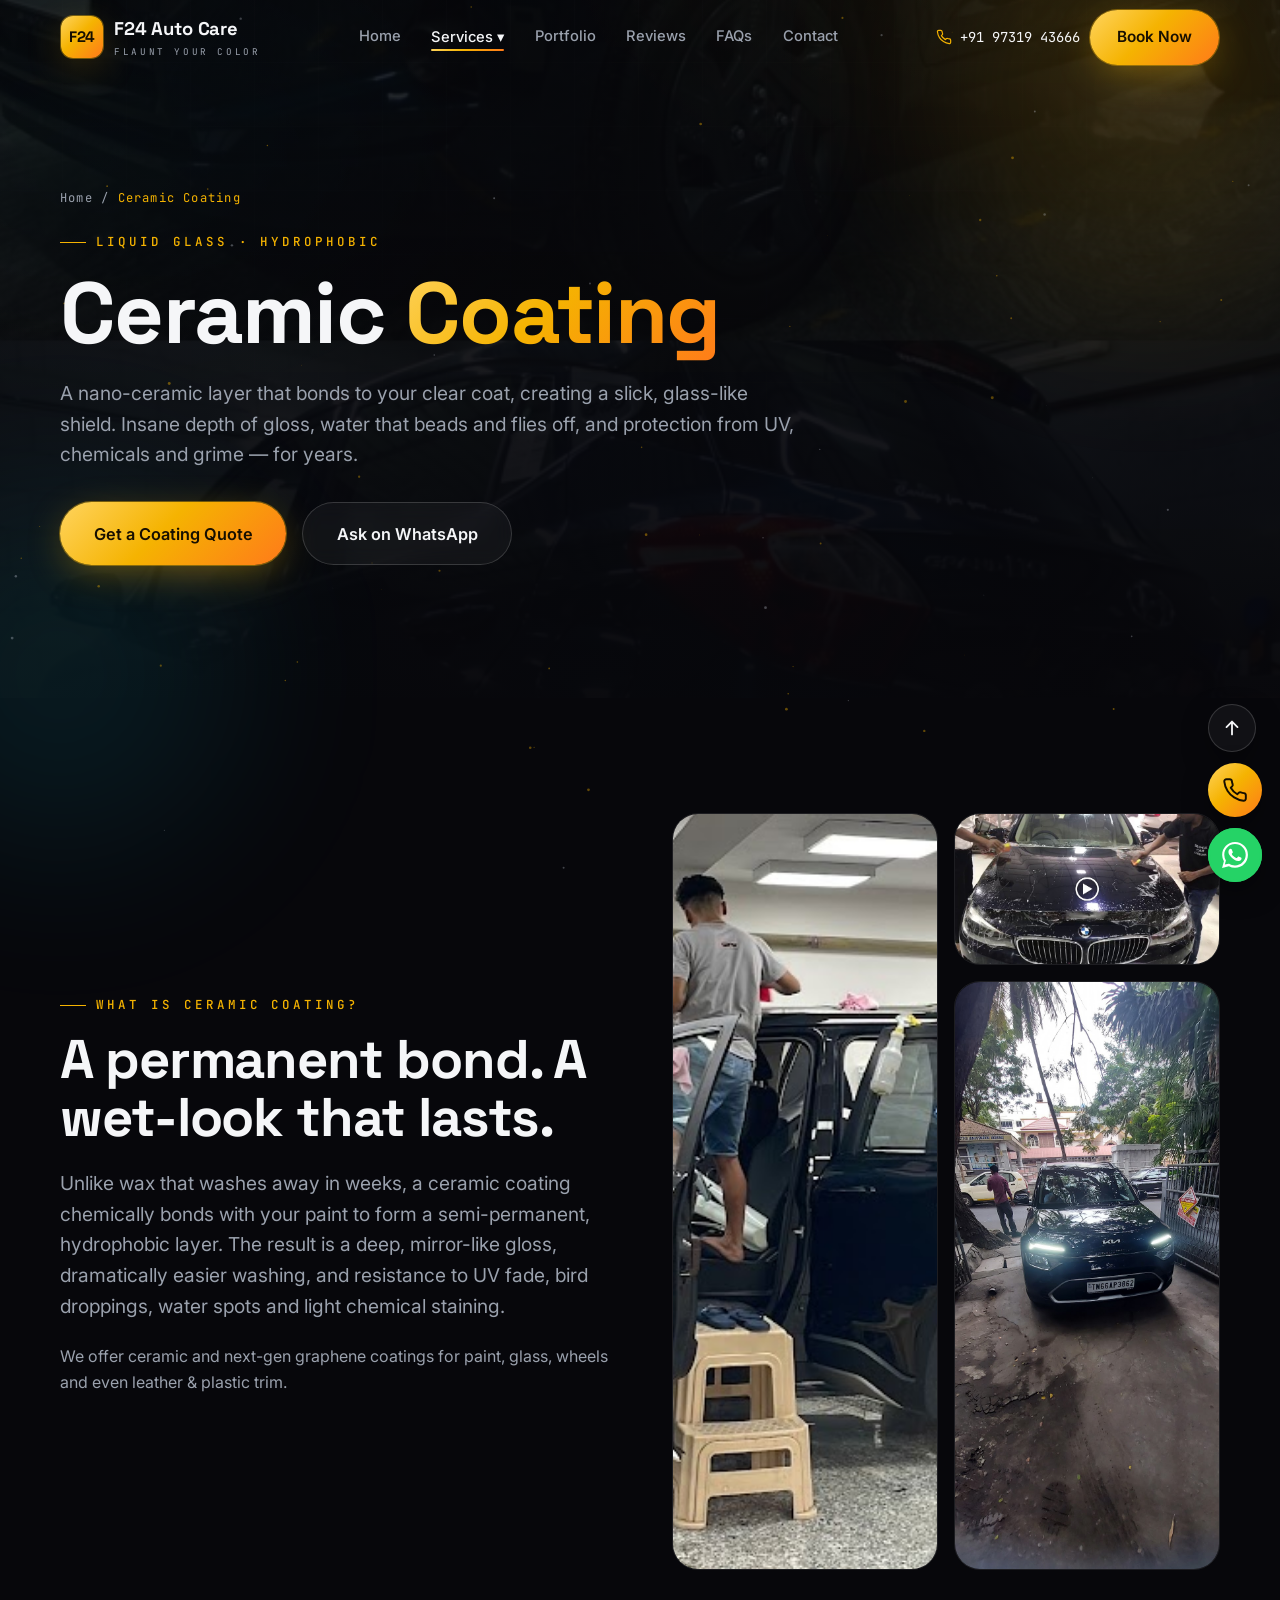
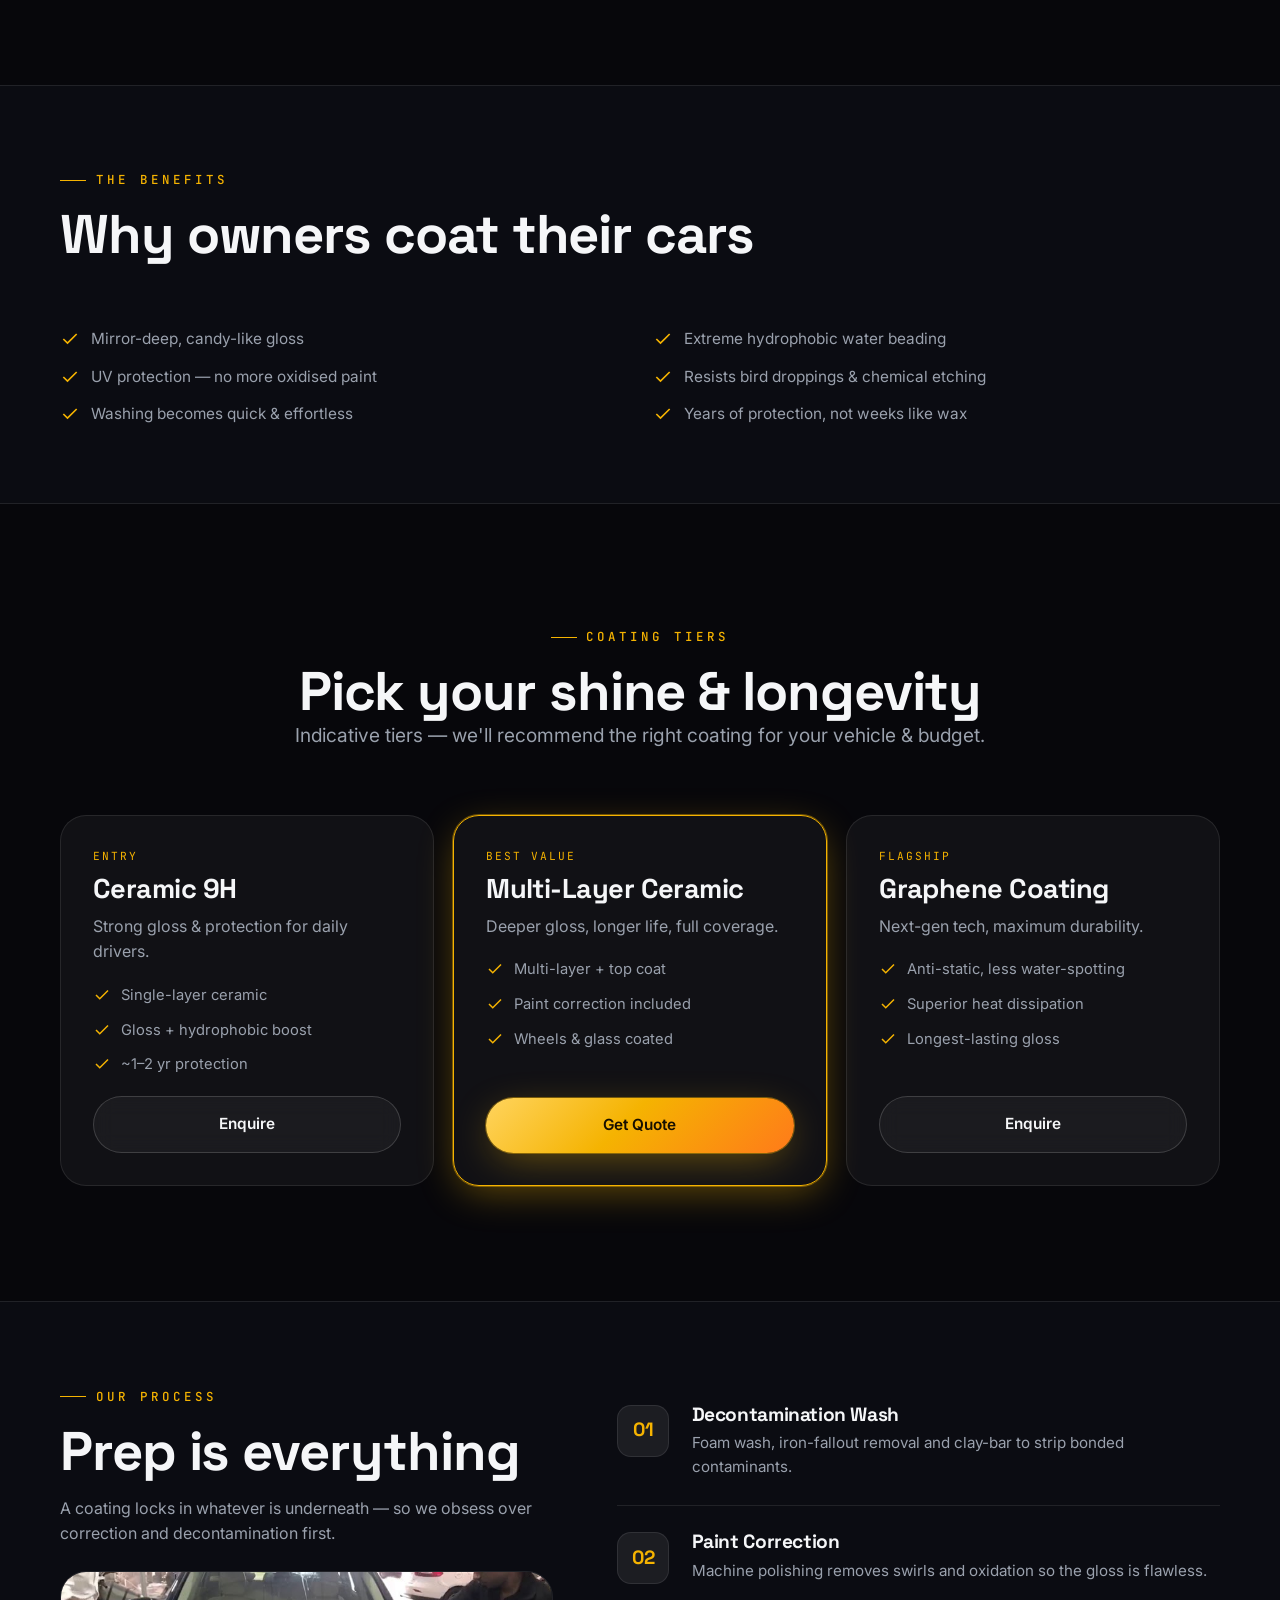
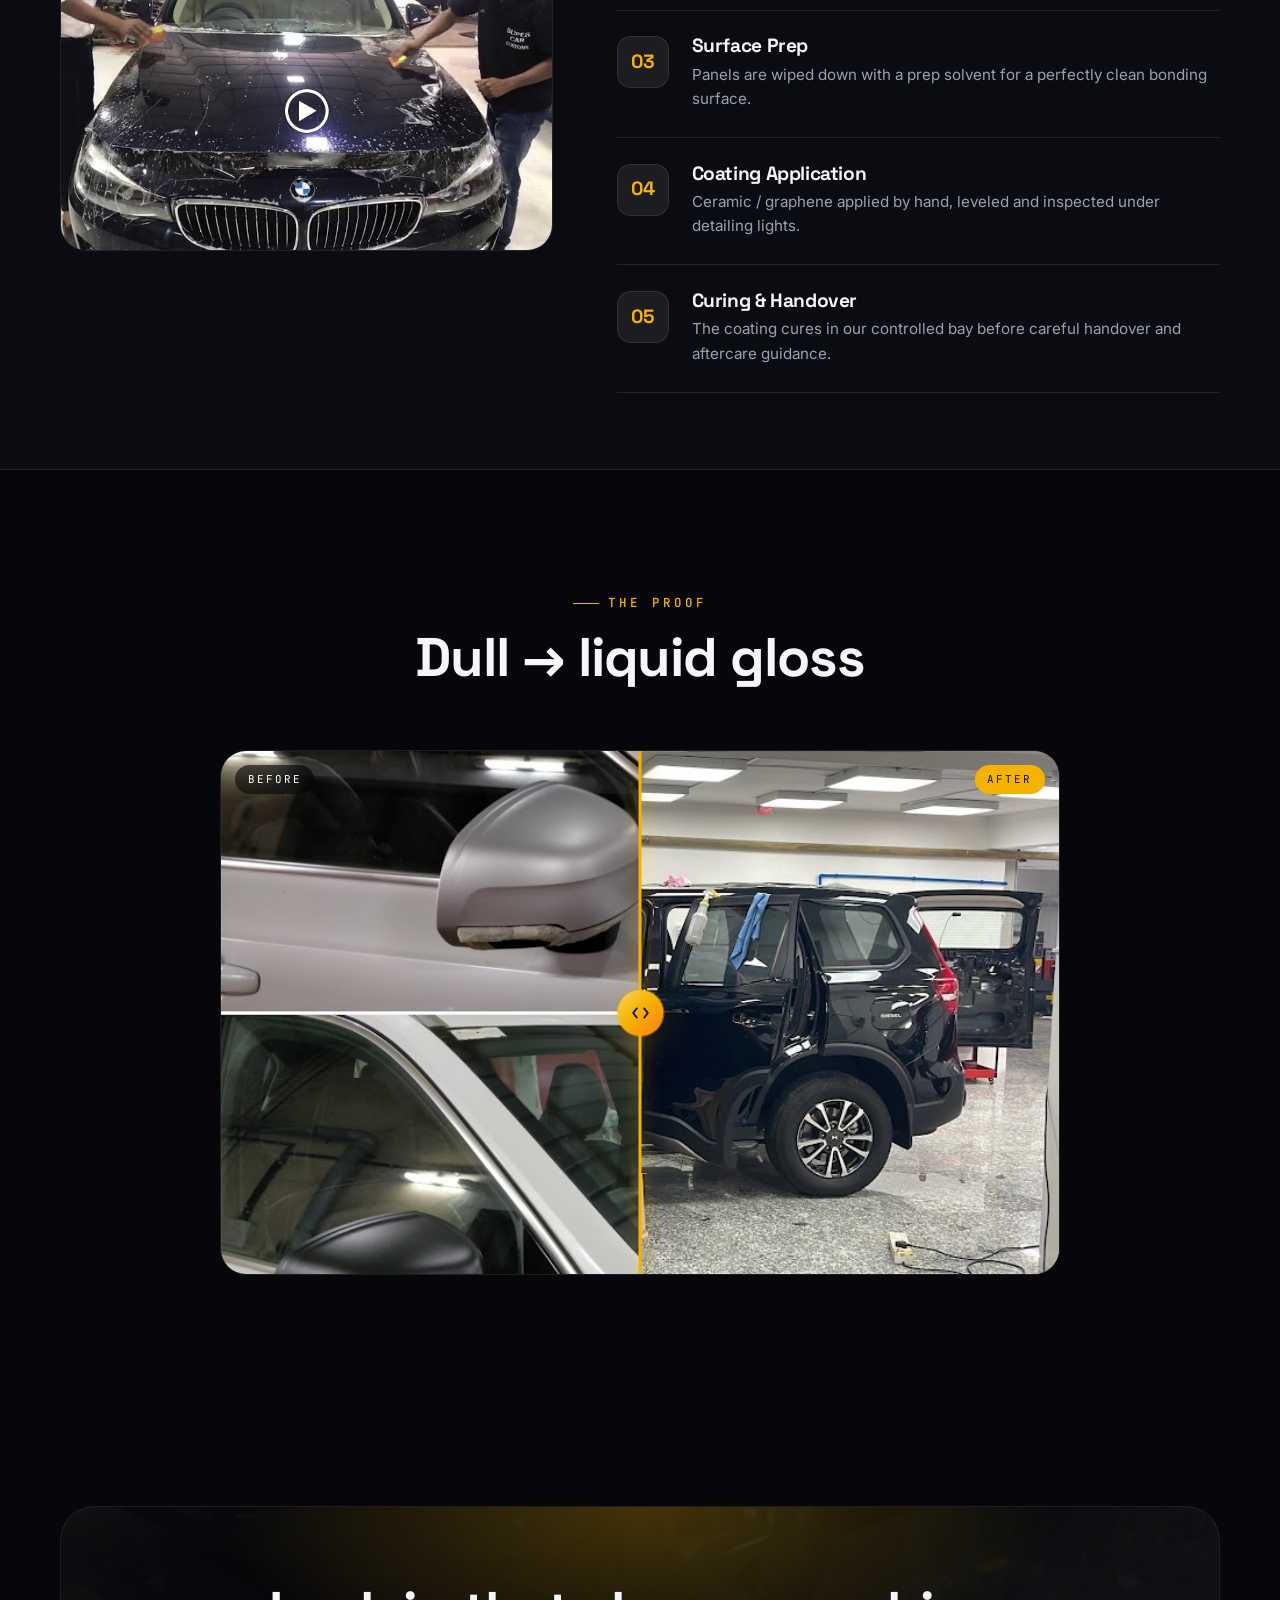
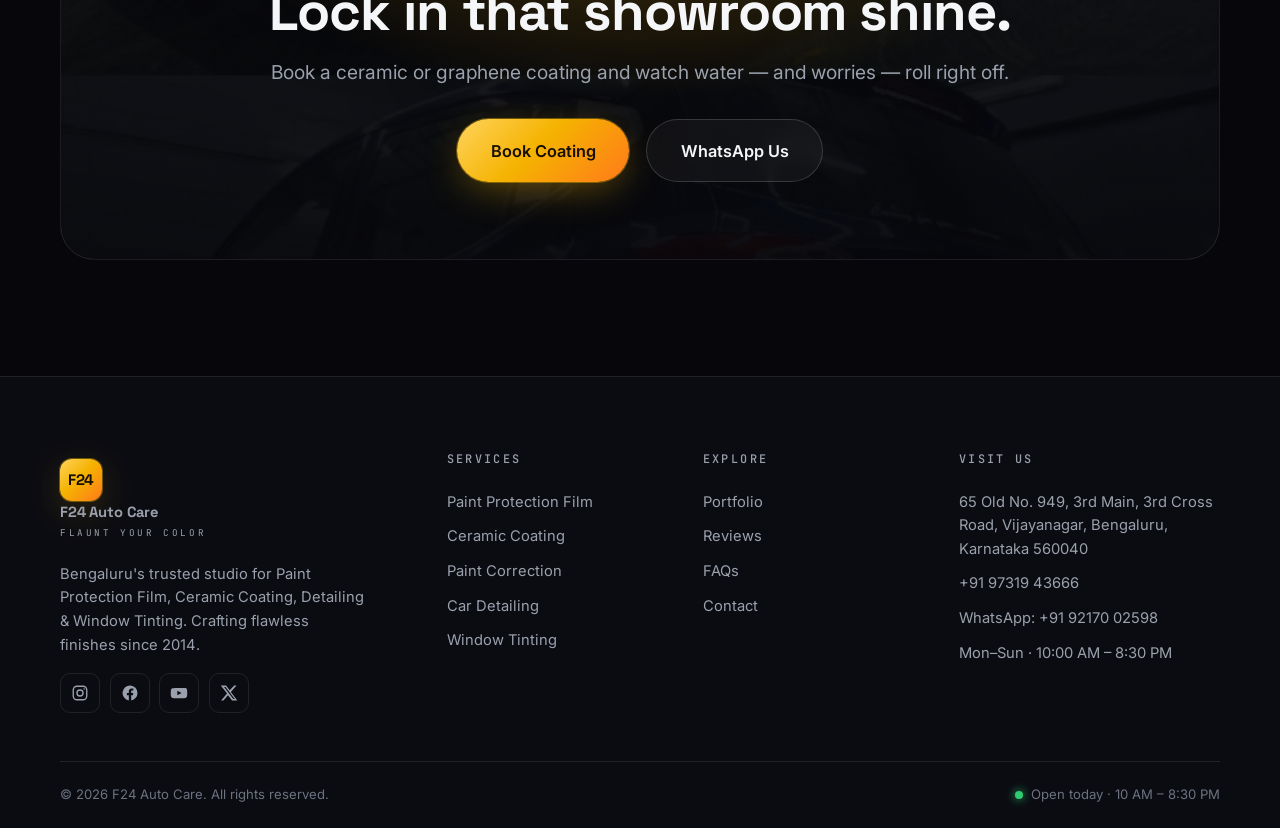
==== ceramic-coating.html @ 6d60fe16 "F24 Auto Care website" ====
<!DOCTYPE html>
<html lang="en">
<head>
<meta charset="UTF-8">
<meta name="viewport" content="width=device-width, initial-scale=1">
<title>Ceramic & Graphene Coating in Bengaluru | F24 Auto Care</title>
<meta name="description" content="Certified ceramic & graphene coating at F24 Auto Care, Vijayanagar Bengaluru. Liquid-glass nano protection for deep gloss, hydrophobic shine & years of protection on cars, SUVs & superbikes.">
<meta name="theme-color" content="#07070b">
<link rel="icon" type="image/svg+xml" href="assets/favicon.svg">
<meta property="og:title" content="Ceramic Coating | F24 Auto Care">
<meta property="og:image" content="assets/img/f24-31.jpg">
<link rel="preconnect" href="https://fonts.googleapis.com">
<link rel="preconnect" href="https://fonts.gstatic.com" crossorigin>
<link href="https://fonts.googleapis.com/css2?family=Space+Grotesk:wght@400;500;600;700&family=Sora:wght@600;700;800&family=Inter:wght@400;500;600&family=JetBrains+Mono:wght@400;500&display=swap" rel="stylesheet">
<link rel="stylesheet" href="assets/css/style.css">
</head>
<body>

<section class="phero">
  <div class="phero__bg"><img src="assets/img/f24-31.jpg" alt="Ceramic coated glossy car"></div>
  <div class="container">
    <div class="crumbs reveal in"><a href="index.html">Home</a> / <span>Ceramic Coating</span></div>
    <span class="eyebrow reveal in">Liquid Glass · Hydrophobic</span>
    <h1 class="h-display reveal in" style="max-width:14ch">Ceramic <span class="text-grad">Coating</span></h1>
    <p class="lead reveal in" style="margin:1.2rem 0 2rem">A nano-ceramic layer that bonds to your clear coat, creating a slick, glass-like shield. Insane depth of gloss, water that beads and flies off, and protection from UV, chemicals and grime — for years.</p>
    <div class="hero__cta reveal in">
      <a href="contact.html" class="btn btn-primary btn-lg">Get a Coating Quote</a>
      <a id="waBtn" href="#" class="btn btn-ghost btn-lg">Ask on WhatsApp</a>
    </div>
  </div>
</section>

<section class="section">
  <div class="container">
    <div class="grid" style="grid-template-columns:1fr 1fr;gap:clamp(2rem,5vw,4rem);align-items:center">
      <div class="reveal">
        <span class="eyebrow">What Is Ceramic Coating?</span>
        <h2 class="title">A permanent bond. A wet-look that lasts.</h2>
        <p class="lead" style="margin:1.4rem 0">Unlike wax that washes away in weeks, a ceramic coating chemically bonds with your paint to form a semi-permanent, hydrophobic layer. The result is a deep, mirror-like gloss, dramatically easier washing, and resistance to UV fade, bird droppings, water spots and light chemical staining.</p>
        <p class="muted">We offer ceramic and next-gen graphene coatings for paint, glass, wheels and even leather &amp; plastic trim.</p>
      </div>
      <div class="reveal d1" style="display:grid;grid-template-columns:1fr 1fr;gap:1rem">
        <img src="assets/img/f24-19.jpg" alt="Coated black car" style="border-radius:var(--r-lg);border:1px solid var(--border);grid-row:span 2;height:100%;object-fit:cover">
        <img src="assets/img/f24-32.jpg" alt="Mercedes coated" style="border-radius:var(--r-lg);border:1px solid var(--border)">
        <img src="assets/img/f24-26.jpg" alt="Coating application" style="border-radius:var(--r-lg);border:1px solid var(--border)">
      </div>
    </div>
  </div>
</section>

<section class="section section--tight" style="background:var(--bg-2);border-block:1px solid var(--border)">
  <div class="container">
    <div class="section-head reveal"><span class="eyebrow">The Benefits</span><h2 class="title">Why owners coat their cars</h2></div>
    <ul class="checks reveal d1">
      <li><svg viewBox="0 0 24 24" fill="none" stroke="currentColor" stroke-width="2"><path d="M20 6 9 17l-5-5"/></svg> Mirror-deep, candy-like gloss</li>
      <li><svg viewBox="0 0 24 24" fill="none" stroke="currentColor" stroke-width="2"><path d="M20 6 9 17l-5-5"/></svg> Extreme hydrophobic water beading</li>
      <li><svg viewBox="0 0 24 24" fill="none" stroke="currentColor" stroke-width="2"><path d="M20 6 9 17l-5-5"/></svg> UV protection — no more oxidised paint</li>
      <li><svg viewBox="0 0 24 24" fill="none" stroke="currentColor" stroke-width="2"><path d="M20 6 9 17l-5-5"/></svg> Resists bird droppings &amp; chemical etching</li>
      <li><svg viewBox="0 0 24 24" fill="none" stroke="currentColor" stroke-width="2"><path d="M20 6 9 17l-5-5"/></svg> Washing becomes quick &amp; effortless</li>
      <li><svg viewBox="0 0 24 24" fill="none" stroke="currentColor" stroke-width="2"><path d="M20 6 9 17l-5-5"/></svg> Years of protection, not weeks like wax</li>
    </ul>
  </div>
</section>

<section class="section">
  <div class="container">
    <div class="section-head center reveal"><span class="eyebrow">Coating Tiers</span><h2 class="title">Pick your shine &amp; longevity</h2><p class="lead" style="margin-inline:auto">Indicative tiers — we'll recommend the right coating for your vehicle &amp; budget.</p></div>
    <div class="grid grid-3">
      <div class="card pkg reveal"><div class="card__glow"></div><div class="pkg__tag">Entry</div><h3>Ceramic 9H</h3><p class="muted">Strong gloss &amp; protection for daily drivers.</p><ul><li><svg viewBox="0 0 24 24" fill="none" stroke="currentColor" stroke-width="2"><path d="M20 6 9 17l-5-5"/></svg> Single-layer ceramic</li><li><svg viewBox="0 0 24 24" fill="none" stroke="currentColor" stroke-width="2"><path d="M20 6 9 17l-5-5"/></svg> Gloss + hydrophobic boost</li><li><svg viewBox="0 0 24 24" fill="none" stroke="currentColor" stroke-width="2"><path d="M20 6 9 17l-5-5"/></svg> ~1–2 yr protection</li></ul><a href="contact.html" class="btn btn-ghost btn-block">Enquire</a></div>
      <div class="card pkg feat reveal d1"><div class="card__glow"></div><div class="pkg__tag">Best Value</div><h3>Multi-Layer Ceramic</h3><p class="muted">Deeper gloss, longer life, full coverage.</p><ul><li><svg viewBox="0 0 24 24" fill="none" stroke="currentColor" stroke-width="2"><path d="M20 6 9 17l-5-5"/></svg> Multi-layer + top coat</li><li><svg viewBox="0 0 24 24" fill="none" stroke="currentColor" stroke-width="2"><path d="M20 6 9 17l-5-5"/></svg> Paint correction included</li><li><svg viewBox="0 0 24 24" fill="none" stroke="currentColor" stroke-width="2"><path d="M20 6 9 17l-5-5"/></svg> Wheels &amp; glass coated</li></ul><a href="contact.html" class="btn btn-primary btn-block">Get Quote</a></div>
      <div class="card pkg reveal d2"><div class="card__glow"></div><div class="pkg__tag">Flagship</div><h3>Graphene Coating</h3><p class="muted">Next-gen tech, maximum durability.</p><ul><li><svg viewBox="0 0 24 24" fill="none" stroke="currentColor" stroke-width="2"><path d="M20 6 9 17l-5-5"/></svg> Anti-static, less water-spotting</li><li><svg viewBox="0 0 24 24" fill="none" stroke="currentColor" stroke-width="2"><path d="M20 6 9 17l-5-5"/></svg> Superior heat dissipation</li><li><svg viewBox="0 0 24 24" fill="none" stroke="currentColor" stroke-width="2"><path d="M20 6 9 17l-5-5"/></svg> Longest-lasting gloss</li></ul><a href="contact.html" class="btn btn-ghost btn-block">Enquire</a></div>
    </div>
  </div>
</section>

<section class="section section--tight" style="background:var(--bg-2);border-block:1px solid var(--border)">
  <div class="container">
    <div class="grid" style="grid-template-columns:.9fr 1.1fr;gap:clamp(2rem,5vw,4rem)">
      <div class="reveal"><span class="eyebrow">Our Process</span><h2 class="title">Prep is everything</h2><p class="muted" style="margin-top:1rem">A coating locks in whatever is underneath — so we obsess over correction and decontamination first.</p>
        <img src="assets/img/f24-32.jpg" alt="Ceramic process" style="border-radius:var(--r-lg);border:1px solid var(--border);margin-top:1.5rem"></div>
      <div class="steps reveal d1">
        <div class="step"><div class="step__n"></div><div><h3>Decontamination Wash</h3><p>Foam wash, iron-fallout removal and clay-bar to strip bonded contaminants.</p></div></div>
        <div class="step"><div class="step__n"></div><div><h3>Paint Correction</h3><p>Machine polishing removes swirls and oxidation so the gloss is flawless.</p></div></div>
        <div class="step"><div class="step__n"></div><div><h3>Surface Prep</h3><p>Panels are wiped down with a prep solvent for a perfectly clean bonding surface.</p></div></div>
        <div class="step"><div class="step__n"></div><div><h3>Coating Application</h3><p>Ceramic / graphene applied by hand, leveled and inspected under detailing lights.</p></div></div>
        <div class="step"><div class="step__n"></div><div><h3>Curing &amp; Handover</h3><p>The coating cures in our controlled bay before careful handover and aftercare guidance.</p></div></div>
      </div>
    </div>
  </div>
</section>

<section class="section">
  <div class="container">
    <div class="section-head center reveal"><span class="eyebrow">The Proof</span><h2 class="title">Dull → liquid gloss</h2></div>
    <div class="ba reveal d1" style="max-width:840px;margin-inline:auto">
      <img class="ba__before" src="assets/img/f24-15.jpg" alt="Before coating">
      <img class="ba__after" src="assets/img/f24-19.jpg" alt="After coating">
      <span class="ba__tag b">Before</span><span class="ba__tag a">After</span>
      <div class="ba__handle"><div class="ba__grip"><svg viewBox="0 0 24 24" fill="none" stroke="currentColor" stroke-width="2" stroke-linecap="round" stroke-linejoin="round"><path d="M8 7 4 12l4 5M16 7l4 5-4 5"/></svg></div></div>
    </div>
  </div>
</section>

<section class="section">
  <div class="container"><div class="cta reveal"><img src="assets/img/f24-31.jpg" alt="">
    <h2 class="title">Lock in that showroom shine.</h2>
    <p class="lead">Book a ceramic or graphene coating and watch water — and worries — roll right off.</p>
    <div class="cta__btns"><a href="contact.html" class="btn btn-primary btn-lg">Book Coating</a><a id="waBtn2" href="#" class="btn btn-ghost btn-lg">WhatsApp Us</a></div>
  </div></div>
</section>

<script src="assets/js/main.js"></script>
<script>document.querySelectorAll('#waBtn,#waBtn2').forEach(function(a){a.href="https://wa.me/"+F24.wa+"?text="+encodeURIComponent("Hi F24! I'd like a quote for Ceramic / Graphene Coating.");a.target="_blank";a.rel="noopener";});</script>
</body>
</html>
---- assets/css/style.css ----
/* ============================================================
   F24 AUTO CARE — Futuristic Premium Design System
   Fonts: Space Grotesk / Sora (display), Inter (body),
          JetBrains Mono (labels)
   Palette: near-black + gold/amber accent + electric cyan tech
   ============================================================ */

/* ---------- Tokens ---------- */
:root{
  --bg:#07070b;
  --bg-2:#0b0c12;
  --bg-3:#10121b;
  --surface:rgba(255,255,255,.045);
  --surface-2:rgba(255,255,255,.07);
  --border:rgba(255,255,255,.09);
  --border-strong:rgba(255,255,255,.16);

  --gold:#F5B301;
  --gold-2:#FFD45E;
  --orange:#FF7A1A;
  --cyan:#19E3FF;
  --grad-gold:linear-gradient(135deg,#FFD45E 0%,#F5B301 45%,#FF7A1A 100%);
  --grad-tech:linear-gradient(135deg,#19E3FF 0%,#5A8BFF 100%);

  --text:#F5F6F8;
  --muted:#9aa1ad;
  --muted-2:#6b7280;

  --r-sm:12px; --r:18px; --r-lg:26px; --r-xl:34px;
  --shadow:0 24px 60px -20px rgba(0,0,0,.7);
  --glow-gold:0 0 0 1px rgba(245,179,1,.4),0 10px 40px -8px rgba(245,179,1,.45);
  --maxw:1240px;
  --nav-h:74px;
  --ease:cubic-bezier(.16,1,.3,1);

  --font-display:"Space Grotesk","Sora",system-ui,sans-serif;
  --font-body:"Inter",system-ui,sans-serif;
  --font-mono:"JetBrains Mono",ui-monospace,monospace;
}

/* ---------- Reset ---------- */
*,*::before,*::after{box-sizing:border-box;margin:0;padding:0}
html{scroll-behavior:smooth;-webkit-text-size-adjust:100%}
@media (prefers-reduced-motion:reduce){html{scroll-behavior:auto}}
body{
  font-family:var(--font-body);
  background:var(--bg);
  color:var(--text);
  line-height:1.6;
  overflow-x:hidden;
  -webkit-font-smoothing:antialiased;
  text-rendering:optimizeLegibility;
}
img{display:block;max-width:100%;height:auto}
a{color:inherit;text-decoration:none}
button{font-family:inherit;cursor:pointer;border:none;background:none;color:inherit}
ul{list-style:none}
::selection{background:var(--gold);color:#1a1300}

/* ---------- Background ambience ---------- */
.bg-fx{position:fixed;inset:0;z-index:-2;overflow:hidden;pointer-events:none}
.bg-fx::before{ /* grid */
  content:"";position:absolute;inset:-2px;
  background-image:linear-gradient(rgba(255,255,255,.025) 1px,transparent 1px),
                   linear-gradient(90deg,rgba(255,255,255,.025) 1px,transparent 1px);
  background-size:64px 64px;
  mask-image:radial-gradient(ellipse 90% 70% at 50% 0%,#000 30%,transparent 80%);
}
.bg-fx::after{ /* base radial glows */
  content:"";position:absolute;inset:0;
  background:
    radial-gradient(60% 50% at 80% -5%,rgba(245,179,1,.16),transparent 60%),
    radial-gradient(50% 45% at 8% 18%,rgba(25,227,255,.10),transparent 60%);
}
.orb{position:fixed;border-radius:50%;filter:blur(90px);opacity:.5;z-index:-1;pointer-events:none;animation:float 16s var(--ease) infinite}
.orb.o1{width:420px;height:420px;background:rgba(245,179,1,.25);top:-120px;right:-80px}
.orb.o2{width:360px;height:360px;background:rgba(25,227,255,.18);bottom:5%;left:-120px;animation-delay:-6s}
@keyframes float{0%,100%{transform:translate(0,0)}50%{transform:translate(-30px,40px)}}
#starfield{position:fixed;inset:0;z-index:-1;pointer-events:none;opacity:.6}

/* ---------- Layout ---------- */
.container{width:100%;max-width:var(--maxw);margin-inline:auto;padding-inline:clamp(18px,4vw,40px)}
.section{padding-block:clamp(64px,9vw,128px);position:relative}
.section--tight{padding-block:clamp(48px,6vw,80px)}

/* ---------- Type ---------- */
h1,h2,h3,h4{font-family:var(--font-display);font-weight:700;line-height:1.05;letter-spacing:-.02em}
.h-display{font-size:clamp(2.6rem,7vw,5.4rem)}
h2.title{font-size:clamp(2rem,4.6vw,3.4rem)}
h3{font-size:clamp(1.3rem,2.4vw,1.7rem)}
.lead{font-size:clamp(1.02rem,1.5vw,1.22rem);color:var(--muted);max-width:62ch}
.eyebrow{
  font-family:var(--font-mono);font-size:.78rem;letter-spacing:.32em;text-transform:uppercase;
  color:var(--gold);display:inline-flex;align-items:center;gap:.6rem;margin-bottom:1rem;font-weight:500;
}
.eyebrow::before{content:"";width:26px;height:1px;background:var(--gold);display:inline-block}
.text-grad{background:var(--grad-gold);-webkit-background-clip:text;background-clip:text;color:transparent}
.muted{color:var(--muted)}
.section-head{max-width:760px;margin-bottom:clamp(36px,5vw,64px)}
.section-head.center{margin-inline:auto;text-align:center}
.section-head.center .eyebrow{justify-content:center}

/* ---------- Buttons ---------- */
.btn{
  position:relative;display:inline-flex;align-items:center;justify-content:center;gap:.6rem;
  padding:.95rem 1.7rem;border-radius:100px;font-weight:600;font-size:.96rem;
  transition:transform .35s var(--ease),box-shadow .35s var(--ease),background .3s;
  white-space:nowrap;will-change:transform;
}
.btn svg{width:18px;height:18px}
.btn-primary{background:var(--grad-gold);color:#170f00;box-shadow:var(--glow-gold)}
.btn-primary:hover{transform:translateY(-3px);box-shadow:0 0 0 1px rgba(245,179,1,.5),0 18px 48px -10px rgba(245,179,1,.6)}
.btn-ghost{background:var(--surface);color:var(--text);border:1px solid var(--border-strong);backdrop-filter:blur(10px)}
.btn-ghost:hover{transform:translateY(-3px);border-color:var(--gold);color:var(--gold)}
.btn-lg{padding:1.1rem 2.1rem;font-size:1.02rem}
.btn-block{width:100%}

/* ---------- Cards / glass ---------- */
.glass{
  background:var(--surface);border:1px solid var(--border);border-radius:var(--r-lg);
  backdrop-filter:blur(20px);-webkit-backdrop-filter:blur(20px);
}
.card{
  position:relative;background:var(--surface);border:1px solid var(--border);
  border-radius:var(--r-lg);padding:1.7rem;overflow:hidden;
  transition:transform .5s var(--ease),border-color .4s,background .4s;
}
.card:hover{transform:translateY(-6px);border-color:var(--border-strong);background:var(--surface-2)}
.card__glow{position:absolute;inset:0;opacity:0;transition:opacity .5s;pointer-events:none;
  background:radial-gradient(400px 200px at var(--mx,50%) var(--my,0%),rgba(245,179,1,.14),transparent 70%)}
.card:hover .card__glow{opacity:1}

/* ============================================================
   NAVBAR
   ============================================================ */
.nav{
  position:fixed;top:0;left:0;right:0;z-index:1000;height:var(--nav-h);
  display:flex;align-items:center;
  transition:all .5s var(--ease);
}
.nav__inner{
  width:100%;max-width:var(--maxw);margin-inline:auto;padding:.5rem clamp(18px,4vw,40px);
  display:flex;align-items:center;justify-content:space-between;gap:1rem;
  border:1px solid transparent;border-radius:100px;transition:all .5s var(--ease);
}
.nav.scrolled{height:64px}
.nav.scrolled .nav__inner{
  max-width:1080px;background:rgba(10,11,16,.72);backdrop-filter:blur(22px);-webkit-backdrop-filter:blur(22px);
  border-color:var(--border);box-shadow:0 10px 40px -18px rgba(0,0,0,.8);
  margin-top:8px;
}
.brand{display:flex;align-items:center;gap:.7rem;font-family:var(--font-display);font-weight:700;font-size:1.15rem;letter-spacing:-.01em}
.brand__mark{
  width:42px;height:42px;border-radius:12px;display:grid;place-items:center;flex:none;
  background:var(--grad-gold);color:#160f00;font-weight:800;font-size:.95rem;letter-spacing:-.04em;
  box-shadow:var(--glow-gold);font-family:var(--font-display);
}
.brand small{display:block;font-family:var(--font-mono);font-size:.58rem;letter-spacing:.28em;color:var(--muted);font-weight:400;margin-top:2px}
.nav__links{display:flex;align-items:center;gap:.2rem}
.nav__links a{
  position:relative;padding:.55rem .85rem;font-size:.92rem;color:var(--muted);border-radius:10px;
  transition:color .3s;font-weight:500;
}
.nav__links a:hover,.nav__links a.active{color:var(--text)}
.nav__links a.active::after{
  content:"";position:absolute;left:.85rem;right:.85rem;bottom:.28rem;height:2px;border-radius:2px;background:var(--grad-gold);
}
.nav__cta{display:flex;align-items:center;gap:.6rem}
.nav__phone{display:flex;align-items:center;gap:.5rem;font-family:var(--font-mono);font-size:.86rem;color:var(--text)}
.nav__phone svg{width:16px;height:16px;color:var(--gold)}

/* dropdown */
.has-drop{position:relative}
.drop{
  position:absolute;top:calc(100% + 10px);left:50%;transform:translateX(-50%) translateY(8px);
  min-width:230px;padding:.5rem;background:rgba(13,14,20,.96);border:1px solid var(--border);
  border-radius:16px;backdrop-filter:blur(20px);box-shadow:var(--shadow);
  opacity:0;visibility:hidden;transition:all .3s var(--ease);
}
.has-drop:hover .drop{opacity:1;visibility:visible;transform:translateX(-50%) translateY(0)}
.drop a{display:block;padding:.6rem .8rem;border-radius:10px;font-size:.9rem;color:var(--muted)}
.drop a:hover{background:var(--surface);color:var(--gold)}
.drop a.active::after{display:none}

/* hamburger */
.burger{display:none;width:46px;height:46px;border-radius:12px;border:1px solid var(--border);background:var(--surface);place-items:center}
.burger span{display:block;width:20px;height:2px;background:var(--text);position:relative;transition:.3s}
.burger span::before,.burger span::after{content:"";position:absolute;left:0;width:20px;height:2px;background:var(--text);transition:.3s}
.burger span::before{top:-6px}.burger span::after{top:6px}
.burger.open span{background:transparent}
.burger.open span::before{top:0;transform:rotate(45deg)}
.burger.open span::after{top:0;transform:rotate(-45deg)}

/* mobile drawer */
.mobile-menu{
  position:fixed;inset:0;z-index:999;background:rgba(7,7,11,.98);backdrop-filter:blur(10px);
  display:flex;flex-direction:column;justify-content:center;gap:.3rem;padding:6rem 2rem 2rem;
  transform:translateY(-100%);transition:transform .55s var(--ease);overflow-y:auto;
}
.mobile-menu.open{transform:translateY(0)}
.mobile-menu a{font-family:var(--font-display);font-size:1.5rem;font-weight:600;padding:.6rem 0;color:var(--muted);border-bottom:1px solid var(--border);transition:color .3s}
.mobile-menu a:hover,.mobile-menu a.active{color:var(--gold)}
.mobile-menu .mm-sub{font-size:1rem;padding-left:1rem;color:var(--muted-2)}
.mobile-menu .mm-cta{margin-top:1.5rem;display:flex;flex-direction:column;gap:.7rem}
.mobile-menu .mm-cta .btn{width:100%}

/* ============================================================
   LOADER
   ============================================================ */
#loader{
  position:fixed;inset:0;z-index:5000;background:var(--bg);
  display:flex;flex-direction:column;align-items:center;justify-content:center;gap:1.6rem;
  transition:opacity .7s var(--ease),visibility .7s;
}
#loader.done{opacity:0;visibility:hidden}
.loader__mark{
  font-family:var(--font-display);font-weight:800;font-size:2.6rem;letter-spacing:-.04em;
  background:var(--grad-gold);-webkit-background-clip:text;background-clip:text;color:transparent;
  animation:pulse 1.6s ease-in-out infinite;
}
@keyframes pulse{0%,100%{opacity:.5;transform:scale(.97)}50%{opacity:1;transform:scale(1)}}
.loader__bar{width:200px;height:3px;background:var(--surface-2);border-radius:3px;overflow:hidden}
.loader__bar i{display:block;height:100%;width:40%;background:var(--grad-gold);border-radius:3px;animation:load 1.1s var(--ease) infinite}
@keyframes load{0%{transform:translateX(-120%)}100%{transform:translateX(360%)}}
.loader__txt{font-family:var(--font-mono);font-size:.72rem;letter-spacing:.3em;color:var(--muted);text-transform:uppercase}

/* scroll progress */
#progress{position:fixed;top:0;left:0;height:3px;width:0;background:var(--grad-gold);z-index:1100;box-shadow:0 0 12px rgba(245,179,1,.6)}

/* ============================================================
   HERO
   ============================================================ */
.hero{position:relative;min-height:100vh;min-height:100dvh;display:flex;align-items:center;padding-top:var(--nav-h);overflow:hidden}
.hero__media{position:absolute;inset:0;z-index:-1}
.hero__media img{width:100%;height:100%;object-fit:cover;opacity:.55;animation:slowzoom 18s ease-in-out infinite alternate}
@keyframes slowzoom{from{transform:scale(1.04)}to{transform:scale(1.14)}}
.hero__media::after{content:"";position:absolute;inset:0;
  background:linear-gradient(180deg,rgba(7,7,11,.55) 0%,rgba(7,7,11,.4) 40%,rgba(7,7,11,.92) 92%),
             linear-gradient(90deg,rgba(7,7,11,.85),transparent 60%)}
.hero__inner{position:relative;width:100%}
.hero h1{margin:.4rem 0 1.4rem;max-width:16ch}
.hero .lead{margin-bottom:2.2rem}
.hero__cta{display:flex;flex-wrap:wrap;gap:1rem;margin-bottom:2.8rem}
.hero__stats{display:flex;flex-wrap:wrap;gap:clamp(1.5rem,4vw,3.4rem)}
.hstat .n{font-family:var(--font-display);font-size:clamp(1.7rem,3.4vw,2.6rem);font-weight:700;line-height:1}
.hstat .l{font-family:var(--font-mono);font-size:.72rem;letter-spacing:.16em;text-transform:uppercase;color:var(--muted);margin-top:.4rem}
.scroll-hint{position:absolute;bottom:26px;left:50%;transform:translateX(-50%);display:flex;flex-direction:column;align-items:center;gap:.5rem;font-family:var(--font-mono);font-size:.62rem;letter-spacing:.3em;color:var(--muted);text-transform:uppercase}
.scroll-hint i{width:22px;height:36px;border:1.5px solid var(--border-strong);border-radius:14px;position:relative}
.scroll-hint i::after{content:"";position:absolute;top:6px;left:50%;transform:translateX(-50%);width:3px;height:7px;background:var(--gold);border-radius:3px;animation:wheel 1.6s var(--ease) infinite}
@keyframes wheel{0%{opacity:0;top:6px}40%{opacity:1}100%{opacity:0;top:18px}}

/* trust badges row */
.badge-row{display:flex;flex-wrap:wrap;gap:.7rem;margin-top:1.4rem}
.badge{display:inline-flex;align-items:center;gap:.5rem;padding:.5rem .9rem;border-radius:100px;background:var(--surface);border:1px solid var(--border);font-size:.82rem;color:var(--muted)}
.badge svg{width:15px;height:15px;color:var(--gold)}

/* ============================================================
   MARQUEE
   ============================================================ */
.marquee{border-block:1px solid var(--border);padding-block:1.1rem;overflow:hidden;background:var(--bg-2);position:relative}
.marquee__track{display:flex;gap:3rem;width:max-content;animation:scrollx 28s linear infinite}
.marquee:hover .marquee__track{animation-play-state:paused}
.marquee span{font-family:var(--font-display);font-weight:600;font-size:1.05rem;color:var(--muted);display:inline-flex;align-items:center;gap:3rem;white-space:nowrap}
.marquee span b{color:var(--gold)}
@keyframes scrollx{to{transform:translateX(-50%)}}

/* ============================================================
   FEATURE / WHY GRID
   ============================================================ */
.grid{display:grid;gap:1.2rem}
.grid-2{grid-template-columns:repeat(2,1fr)}
.grid-3{grid-template-columns:repeat(3,1fr)}
.grid-4{grid-template-columns:repeat(4,1fr)}
.feature__icon{width:54px;height:54px;border-radius:14px;display:grid;place-items:center;margin-bottom:1.1rem;
  background:var(--surface-2);border:1px solid var(--border);color:var(--gold)}
.feature__icon svg{width:26px;height:26px}
.feature h3{margin-bottom:.5rem}
.feature p{color:var(--muted);font-size:.95rem}

/* service card with image */
.svc{position:relative;border-radius:var(--r-lg);overflow:hidden;min-height:340px;display:flex;align-items:flex-end;
  border:1px solid var(--border);isolation:isolate}
.svc img{position:absolute;inset:0;width:100%;height:100%;object-fit:cover;z-index:-2;transition:transform .8s var(--ease)}
.svc::after{content:"";position:absolute;inset:0;z-index:-1;background:linear-gradient(180deg,transparent 25%,rgba(7,7,11,.55) 60%,rgba(7,7,11,.96) 100%)}
.svc:hover img{transform:scale(1.08)}
.svc__body{padding:1.7rem;width:100%}
.svc__num{font-family:var(--font-mono);font-size:.74rem;letter-spacing:.2em;color:var(--gold)}
.svc h3{margin:.5rem 0 .5rem}
.svc p{color:var(--muted);font-size:.92rem;margin-bottom:1rem}
.svc__link{display:inline-flex;align-items:center;gap:.5rem;font-size:.88rem;font-weight:600;color:var(--gold)}
.svc__link svg{width:16px;height:16px;transition:transform .3s}
.svc:hover .svc__link svg{transform:translateX(4px)}

/* ============================================================
   STATS BAND
   ============================================================ */
.stats-band{display:grid;grid-template-columns:repeat(4,1fr);gap:1px;background:var(--border);border:1px solid var(--border);border-radius:var(--r-lg);overflow:hidden}
.stat-cell{background:var(--bg-2);padding:clamp(1.6rem,3vw,2.4rem);text-align:center}
.stat-cell .n{font-family:var(--font-display);font-weight:700;font-size:clamp(2rem,4.4vw,3.2rem);line-height:1;background:var(--grad-gold);-webkit-background-clip:text;background-clip:text;color:transparent}
.stat-cell .l{font-family:var(--font-mono);font-size:.72rem;letter-spacing:.16em;text-transform:uppercase;color:var(--muted);margin-top:.6rem}

/* ============================================================
   BEFORE / AFTER SLIDER
   ============================================================ */
.ba{position:relative;border-radius:var(--r-lg);overflow:hidden;aspect-ratio:16/10;user-select:none;border:1px solid var(--border);touch-action:pan-y}
.ba img{position:absolute;inset:0;width:100%;height:100%;object-fit:cover;pointer-events:none}
.ba__after{clip-path:inset(0 0 0 50%)}
.ba__handle{position:absolute;top:0;bottom:0;left:50%;width:3px;background:var(--gold);transform:translateX(-50%);box-shadow:0 0 18px rgba(245,179,1,.7);z-index:3}
.ba__grip{position:absolute;top:50%;left:50%;transform:translate(-50%,-50%);width:46px;height:46px;border-radius:50%;background:var(--grad-gold);display:grid;place-items:center;color:#160f00;box-shadow:var(--glow-gold)}
.ba__grip svg{width:22px;height:22px}
.ba__tag{position:absolute;top:14px;padding:.35rem .8rem;border-radius:100px;font-family:var(--font-mono);font-size:.68rem;letter-spacing:.18em;text-transform:uppercase;backdrop-filter:blur(8px);z-index:2}
.ba__tag.b{left:14px;background:rgba(0,0,0,.55);color:#fff}
.ba__tag.a{right:14px;background:var(--gold);color:#160f00}

/* ============================================================
   PORTFOLIO GALLERY
   ============================================================ */
.filters{display:flex;flex-wrap:wrap;gap:.6rem;margin-bottom:2.2rem}
.filter{padding:.6rem 1.2rem;border-radius:100px;border:1px solid var(--border);background:var(--surface);font-size:.88rem;color:var(--muted);font-weight:500;transition:all .3s}
.filter:hover{color:var(--text);border-color:var(--border-strong)}
.filter.active{background:var(--grad-gold);color:#160f00;border-color:transparent;font-weight:600}
.gallery{columns:3;column-gap:1rem}
.gallery .shot{break-inside:avoid;margin-bottom:1rem;border-radius:var(--r);overflow:hidden;position:relative;cursor:pointer;border:1px solid var(--border)}
.gallery .shot img{width:100%;transition:transform .7s var(--ease);transform-origin:center}
.gallery .shot:hover img{transform:scale(1.07)}
.gallery .shot::after{content:"";position:absolute;inset:0;background:linear-gradient(180deg,transparent 55%,rgba(7,7,11,.8));opacity:0;transition:opacity .4s}
.gallery .shot:hover::after{opacity:1}
.gallery .shot .cap{position:absolute;left:14px;bottom:12px;z-index:2;opacity:0;transform:translateY(8px);transition:.4s;font-size:.84rem;font-weight:600}
.gallery .shot .cap b{display:block;font-family:var(--font-mono);font-size:.64rem;letter-spacing:.16em;color:var(--gold);text-transform:uppercase;font-weight:500}
.gallery .shot:hover .cap{opacity:1;transform:translateY(0)}
.gallery .shot.hide{display:none}

/* simple strip gallery (home preview) */
.strip{display:grid;grid-template-columns:repeat(4,1fr);gap:1rem}
.strip .shot{border-radius:var(--r);overflow:hidden;aspect-ratio:4/5;position:relative;cursor:pointer;border:1px solid var(--border)}
.strip .shot img{width:100%;height:100%;object-fit:cover;transition:transform .7s var(--ease)}
.strip .shot:hover img{transform:scale(1.08)}

/* lightbox */
#lightbox{position:fixed;inset:0;z-index:3000;background:rgba(5,5,8,.95);display:none;align-items:center;justify-content:center;padding:4vw;backdrop-filter:blur(6px)}
#lightbox.open{display:flex}
#lightbox img{max-width:92vw;max-height:86vh;border-radius:14px;box-shadow:var(--shadow)}
#lightbox .lb-close,#lightbox .lb-nav{position:absolute;background:var(--surface);border:1px solid var(--border-strong);border-radius:50%;width:52px;height:52px;display:grid;place-items:center;color:#fff;transition:.3s}
#lightbox .lb-close:hover,#lightbox .lb-nav:hover{background:var(--gold);color:#160f00}
#lightbox .lb-close{top:24px;right:24px}
#lightbox .lb-nav.prev{left:24px;top:50%;transform:translateY(-50%)}
#lightbox .lb-nav.next{right:24px;top:50%;transform:translateY(-50%)}
#lightbox svg{width:22px;height:22px}

/* ============================================================
   REVIEWS
   ============================================================ */
.review{padding:1.8rem;display:flex;flex-direction:column;gap:1rem;height:100%}
.review .stars{color:var(--gold);letter-spacing:2px;font-size:1rem}
.review p{color:var(--text);font-size:.98rem;line-height:1.7}
.review .who{display:flex;align-items:center;gap:.8rem;margin-top:auto}
.review .av{width:44px;height:44px;border-radius:50%;display:grid;place-items:center;font-weight:700;font-family:var(--font-display);background:var(--grad-gold);color:#160f00;flex:none}
.review .who b{display:block;font-size:.92rem}
.review .who span{font-size:.78rem;color:var(--muted)}
.review .gicon{margin-left:auto;width:22px;height:22px;opacity:.8;flex:none}

.reviews-track{display:flex;gap:1.2rem;overflow-x:auto;scroll-snap-type:x mandatory;padding-bottom:1rem;-webkit-overflow-scrolling:touch}
.reviews-track::-webkit-scrollbar{height:6px}
.reviews-track::-webkit-scrollbar-thumb{background:var(--border-strong);border-radius:6px}
.reviews-track .card{flex:0 0 min(380px,82vw);scroll-snap-align:start}

/* ============================================================
   FAQ
   ============================================================ */
.faq{border:1px solid var(--border);border-radius:var(--r);margin-bottom:.8rem;overflow:hidden;background:var(--surface);transition:border-color .3s}
.faq.open{border-color:var(--border-strong)}
.faq__q{width:100%;display:flex;align-items:center;justify-content:space-between;gap:1rem;padding:1.25rem 1.4rem;text-align:left;font-family:var(--font-display);font-weight:600;font-size:1.04rem}
.faq__q .ic{width:30px;height:30px;border-radius:50%;border:1px solid var(--border-strong);display:grid;place-items:center;flex:none;transition:.4s var(--ease);color:var(--gold)}
.faq.open .faq__q .ic{transform:rotate(45deg);background:var(--gold);color:#160f00;border-color:transparent}
.faq__a{max-height:0;overflow:hidden;transition:max-height .5s var(--ease)}
.faq__a p{padding:0 1.4rem 1.3rem;color:var(--muted)}

/* ============================================================
   CTA BANNER
   ============================================================ */
.cta{position:relative;border-radius:var(--r-xl);overflow:hidden;padding:clamp(2.6rem,6vw,5rem);text-align:center;border:1px solid var(--border)}
.cta img{position:absolute;inset:0;width:100%;height:100%;object-fit:cover;z-index:-2;opacity:.4}
.cta::after{content:"";position:absolute;inset:0;z-index:-1;background:radial-gradient(60% 90% at 50% 0%,rgba(245,179,1,.25),transparent 60%),linear-gradient(180deg,rgba(7,7,11,.75),rgba(7,7,11,.92))}
.cta h2{margin-bottom:1rem}
.cta .lead{margin:0 auto 2rem}
.cta__btns{display:flex;flex-wrap:wrap;gap:1rem;justify-content:center}

/* ============================================================
   CONTACT
   ============================================================ */
.contact-grid{display:grid;grid-template-columns:1fr 1fr;gap:2rem}
.info-row{display:flex;gap:1rem;padding:1.1rem 0;border-bottom:1px solid var(--border)}
.info-row .ic{width:46px;height:46px;border-radius:12px;background:var(--surface-2);border:1px solid var(--border);display:grid;place-items:center;color:var(--gold);flex:none}
.info-row .ic svg{width:20px;height:20px}
.info-row b{font-size:.78rem;font-family:var(--font-mono);letter-spacing:.14em;text-transform:uppercase;color:var(--muted);display:block;margin-bottom:.2rem}
.info-row a,.info-row span{color:var(--text);font-size:1rem}

.field{margin-bottom:1.1rem}
.field label{display:block;font-size:.82rem;color:var(--muted);margin-bottom:.5rem;font-weight:500}
.field input,.field select,.field textarea{
  width:100%;padding:.9rem 1rem;border-radius:var(--r-sm);background:var(--bg-3);border:1px solid var(--border);
  color:var(--text);font-family:inherit;font-size:.95rem;transition:border-color .3s,box-shadow .3s;
}
.field input:focus,.field select:focus,.field textarea:focus{outline:none;border-color:var(--gold);box-shadow:0 0 0 3px rgba(245,179,1,.15)}
.field textarea{resize:vertical;min-height:120px}
.field-row{display:grid;grid-template-columns:1fr 1fr;gap:1rem}
.form-note{font-size:.82rem;color:var(--muted);margin-top:.6rem}
.form-status{margin-top:1rem;padding:.9rem 1.1rem;border-radius:var(--r-sm);font-size:.9rem;display:none}
.form-status.show{display:block}
.form-status.ok{background:rgba(46,204,113,.12);border:1px solid rgba(46,204,113,.4);color:#7ee2a8}
.map-embed{border-radius:var(--r-lg);overflow:hidden;border:1px solid var(--border);height:100%;min-height:300px}
.map-embed iframe{width:100%;height:100%;border:0;filter:grayscale(.3) invert(.92) hue-rotate(180deg) contrast(.9)}

/* hours table */
.hours li{display:flex;justify-content:space-between;padding:.6rem 0;border-bottom:1px solid var(--border);font-size:.94rem}
.hours li span:first-child{color:var(--muted)}
.hours li.today{color:var(--gold)}
.hours li.today span:first-child{color:var(--gold)}

/* ============================================================
   FLOATING ACTION BUTTONS
   ============================================================ */
.fab-stack{position:fixed;right:18px;bottom:18px;z-index:1200;display:flex;flex-direction:column;gap:.7rem}
.fab{width:54px;height:54px;border-radius:50%;display:grid;place-items:center;box-shadow:0 10px 30px -6px rgba(0,0,0,.6);transition:transform .3s var(--ease)}
.fab:hover{transform:scale(1.1) translateY(-2px)}
.fab svg{width:26px;height:26px}
.fab.wa{background:#25D366;color:#fff}
.fab.call{background:var(--grad-gold);color:#160f00}
.fab.top{background:var(--surface);border:1px solid var(--border-strong);color:var(--text);opacity:0;pointer-events:none;width:48px;height:48px}
.fab.top.show{opacity:1;pointer-events:auto}
.fab.top svg{width:22px;height:22px}
.fab.wa::after{content:"";position:absolute;width:54px;height:54px;border-radius:50%;border:2px solid #25D366;animation:ping 2s ease-out infinite}
.fab.wa{position:relative}
@keyframes ping{0%{transform:scale(1);opacity:.7}100%{transform:scale(1.7);opacity:0}}

/* ============================================================
   FOOTER
   ============================================================ */
.footer{border-top:1px solid var(--border);background:var(--bg-2);padding-top:clamp(48px,6vw,80px)}
.footer__grid{display:grid;grid-template-columns:1.6fr 1fr 1fr 1.2fr;gap:2.4rem;padding-bottom:3rem}
.footer h4{font-family:var(--font-mono);font-size:.74rem;letter-spacing:.2em;text-transform:uppercase;color:var(--muted);margin-bottom:1.2rem;font-weight:500}
.footer a{display:block;color:var(--muted);padding:.35rem 0;font-size:.92rem;transition:color .3s}
.footer a:hover{color:var(--gold)}
.footer__about p{color:var(--muted);font-size:.92rem;margin:1rem 0;max-width:34ch}
.socials{display:flex;gap:.6rem;margin-top:1rem}
.socials a{width:40px;height:40px;border-radius:10px;border:1px solid var(--border);display:grid;place-items:center;color:var(--muted);padding:0}
.socials a:hover{color:var(--gold);border-color:var(--gold);transform:translateY(-2px)}
.socials svg{width:18px;height:18px}
.footer__bar{border-top:1px solid var(--border);padding-block:1.4rem;display:flex;flex-wrap:wrap;gap:1rem;justify-content:space-between;align-items:center;font-size:.82rem;color:var(--muted-2)}
.footer__bar .status{display:flex;align-items:center;gap:.5rem}
.dot{width:8px;height:8px;border-radius:50%;background:#2ecc71;box-shadow:0 0 10px #2ecc71;animation:pulse2 2s infinite}
@keyframes pulse2{50%{opacity:.4}}

/* ============================================================
   PAGE HERO (inner pages)
   ============================================================ */
.phero{position:relative;padding:calc(var(--nav-h) + clamp(56px,9vw,120px)) 0 clamp(48px,7vw,88px);overflow:hidden}
.phero__bg{position:absolute;inset:0;z-index:-1}
.phero__bg img{width:100%;height:100%;object-fit:cover;opacity:.35}
.phero__bg::after{content:"";position:absolute;inset:0;background:linear-gradient(180deg,rgba(7,7,11,.6),rgba(7,7,11,.95))}
.crumbs{font-family:var(--font-mono);font-size:.76rem;letter-spacing:.1em;color:var(--muted);margin-bottom:1rem}
.crumbs a:hover{color:var(--gold)}
.crumbs span{color:var(--gold)}

/* process steps */
.steps{counter-reset:s}
.step{display:flex;gap:1.4rem;padding:1.6rem 0;border-bottom:1px solid var(--border)}
.step__n{counter-increment:s;flex:none;width:52px;height:52px;border-radius:14px;display:grid;place-items:center;font-family:var(--font-display);font-weight:700;font-size:1.2rem;background:var(--surface-2);border:1px solid var(--border);color:var(--gold)}
.step__n::before{content:"0" counter(s)}
.step h3{margin-bottom:.4rem;font-size:1.2rem}
.step p{color:var(--muted);font-size:.95rem}

/* checklist */
.checks{display:grid;grid-template-columns:1fr 1fr;gap:.8rem 1.6rem}
.checks li{display:flex;gap:.7rem;align-items:flex-start;color:var(--muted);font-size:.96rem}
.checks li svg{width:20px;height:20px;color:var(--gold);flex:none;margin-top:2px}

/* pricing/package cards */
.pkg{padding:2rem;display:flex;flex-direction:column;height:100%}
.pkg.feat{border-color:var(--gold);box-shadow:var(--glow-gold)}
.pkg__tag{font-family:var(--font-mono);font-size:.7rem;letter-spacing:.18em;text-transform:uppercase;color:var(--gold)}
.pkg h3{margin:.6rem 0}
.pkg .price{font-family:var(--font-display);font-size:2rem;font-weight:700;margin:.4rem 0}
.pkg .price small{font-size:.9rem;color:var(--muted);font-weight:400}
.pkg ul{margin:1.2rem 0;display:flex;flex-direction:column;gap:.7rem}
.pkg li{display:flex;gap:.6rem;font-size:.92rem;color:var(--muted)}
.pkg li svg{width:18px;height:18px;color:var(--gold);flex:none;margin-top:2px}
.pkg .btn{margin-top:auto}

/* reveal animation */
.reveal{opacity:0;transform:translateY(28px);transition:opacity .8s var(--ease),transform .8s var(--ease)}
.reveal.in{opacity:1;transform:none}
.reveal.d1{transition-delay:.08s}.reveal.d2{transition-delay:.16s}.reveal.d3{transition-delay:.24s}.reveal.d4{transition-delay:.32s}
@media (prefers-reduced-motion:reduce){
  .reveal{opacity:1!important;transform:none!important}
  .hero__media img,.orb{animation:none!important}
}

/* ============================================================
   RESPONSIVE
   ============================================================ */
@media (max-width:1024px){
  .footer__grid{grid-template-columns:1fr 1fr}
  .gallery{columns:2}
  .nav__phone{display:none}
}
@media (max-width:880px){
  .nav__links,.nav__cta .btn{display:none}
  .burger{display:grid}
  .grid-3,.grid-4{grid-template-columns:repeat(2,1fr)}
  .stats-band{grid-template-columns:repeat(2,1fr)}
  .contact-grid{grid-template-columns:1fr}
  .strip{grid-template-columns:repeat(2,1fr)}
  .checks{grid-template-columns:1fr}
}
@media (max-width:560px){
  :root{--nav-h:66px}
  .grid-2,.grid-3,.grid-4{grid-template-columns:1fr}
  .gallery{columns:1}
  .field-row{grid-template-columns:1fr}
  .stats-band{grid-template-columns:1fr 1fr}
  .footer__grid{grid-template-columns:1fr}
  .hero__cta{flex-direction:column}
  .hero__cta .btn{width:100%}
  .strip{grid-template-columns:1fr 1fr}
  h2.title{font-size:2rem}
}
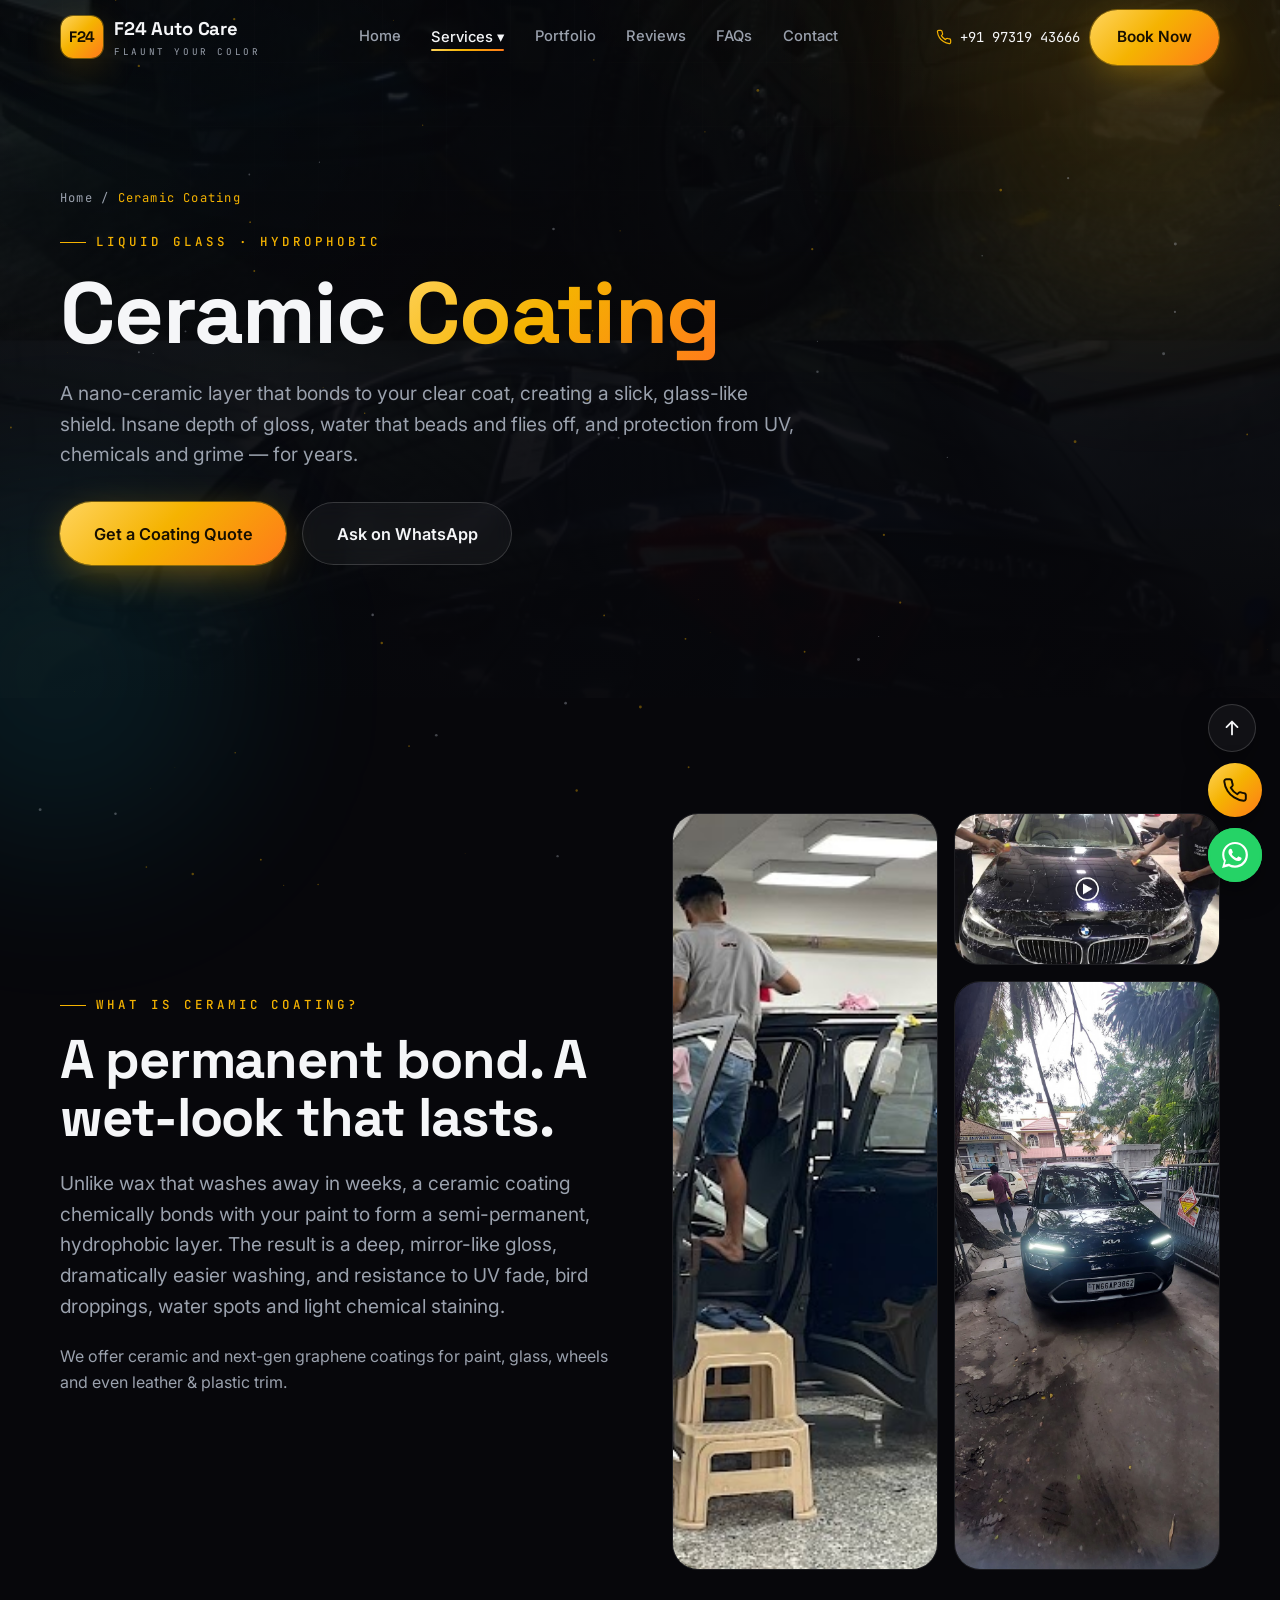
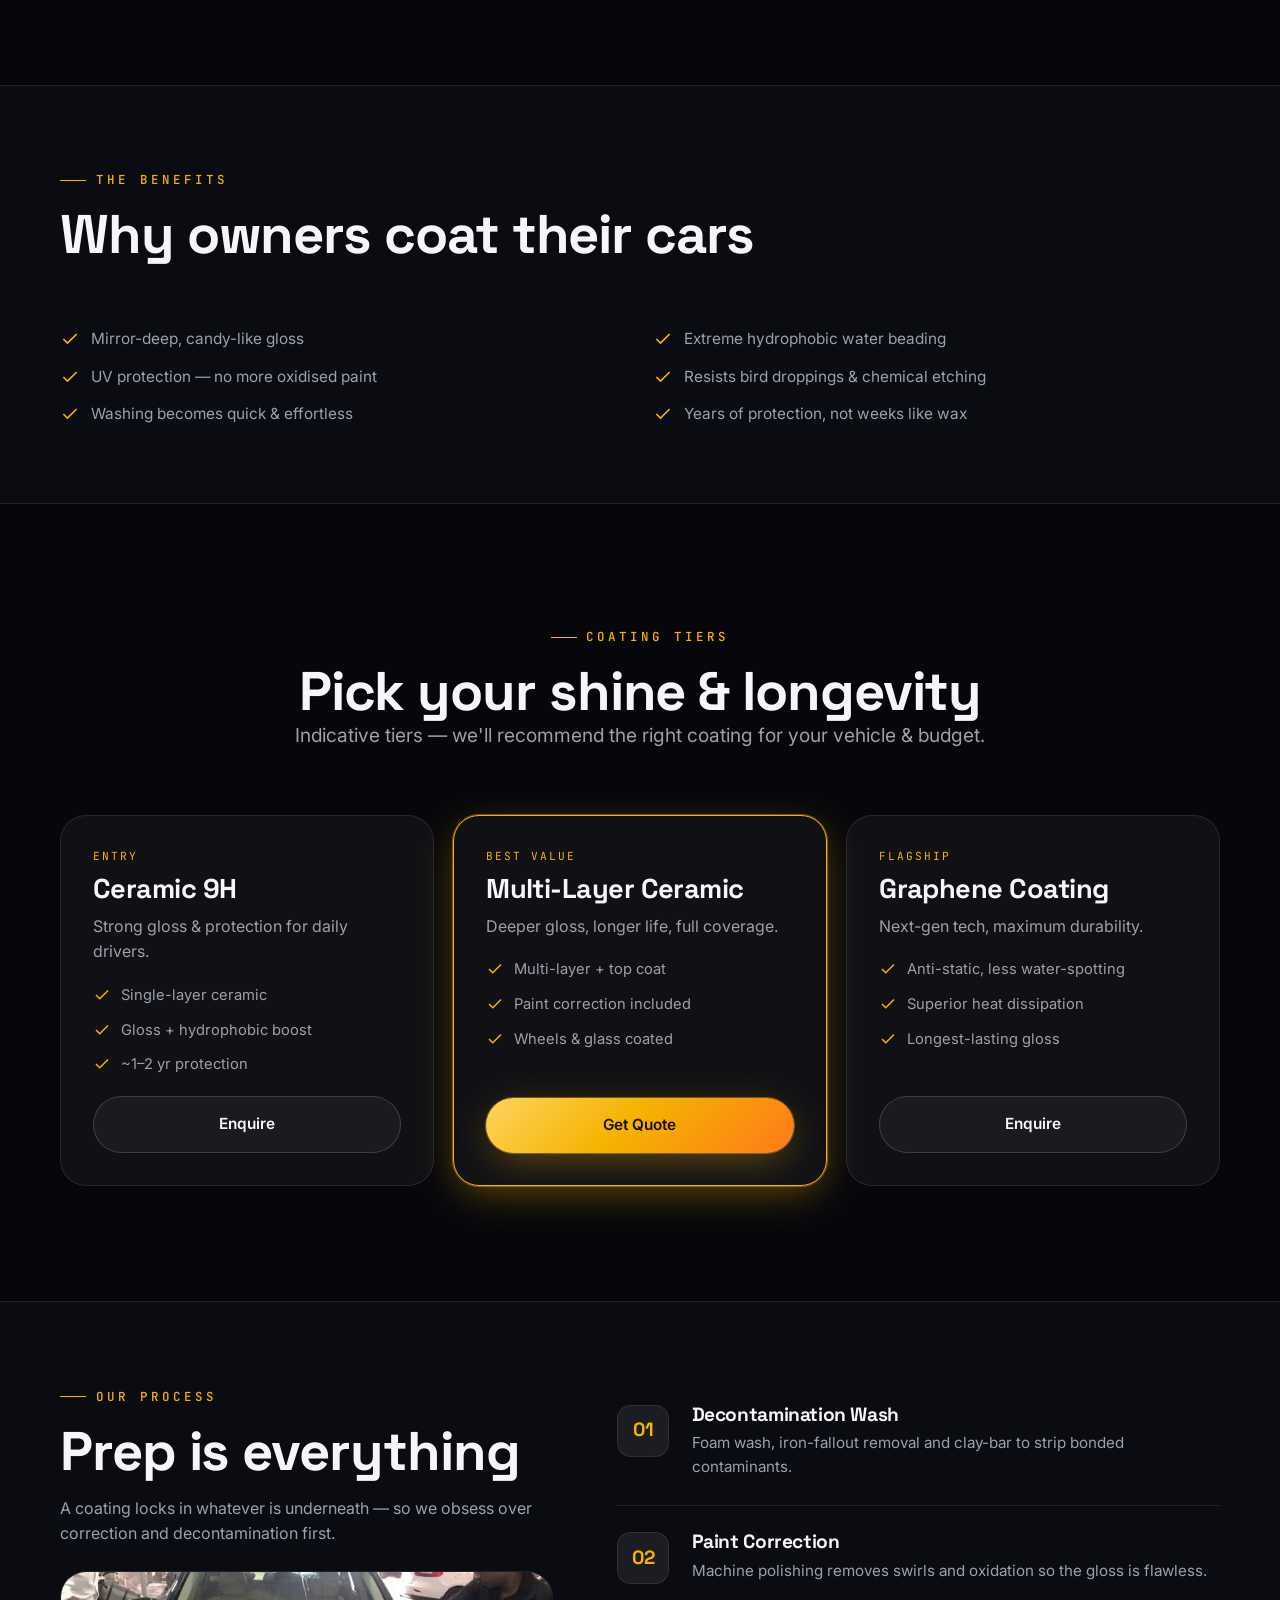
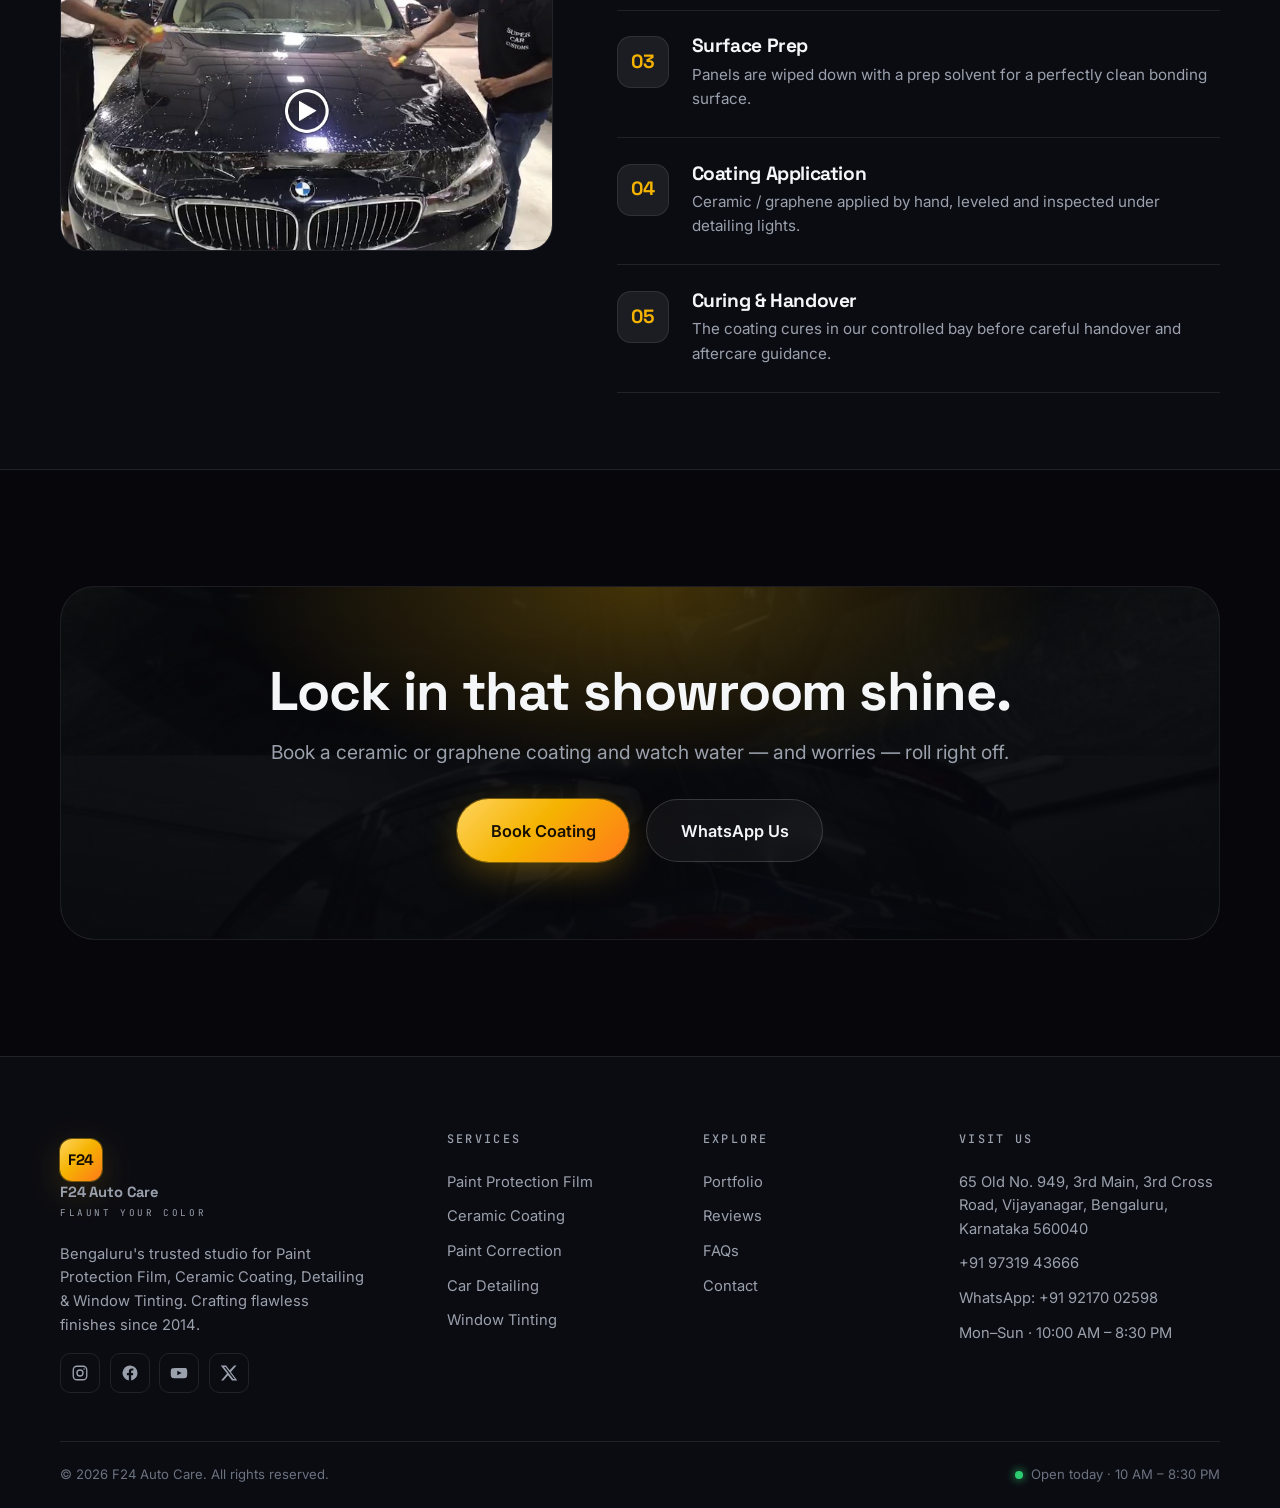
==== commit 24ae4c9e: "Remove Before & After sections sitewide" ====
--- a/ceramic-coating.html
+++ b/ceramic-coating.html
@@ -90,18 +90,6 @@
 </section>
 
 <section class="section">
-  <div class="container">
-    <div class="section-head center reveal"><span class="eyebrow">The Proof</span><h2 class="title">Dull → liquid gloss</h2></div>
-    <div class="ba reveal d1" style="max-width:840px;margin-inline:auto">
-      <img class="ba__before" src="assets/img/f24-15.jpg" alt="Before coating">
-      <img class="ba__after" src="assets/img/f24-19.jpg" alt="After coating">
-      <span class="ba__tag b">Before</span><span class="ba__tag a">After</span>
-      <div class="ba__handle"><div class="ba__grip"><svg viewBox="0 0 24 24" fill="none" stroke="currentColor" stroke-width="2" stroke-linecap="round" stroke-linejoin="round"><path d="M8 7 4 12l4 5M16 7l4 5-4 5"/></svg></div></div>
-    </div>
-  </div>
-</section>
-
-<section class="section">
   <div class="container"><div class="cta reveal"><img src="assets/img/f24-31.jpg" alt="">
     <h2 class="title">Lock in that showroom shine.</h2>
     <p class="lead">Book a ceramic or graphene coating and watch water — and worries — roll right off.</p>
